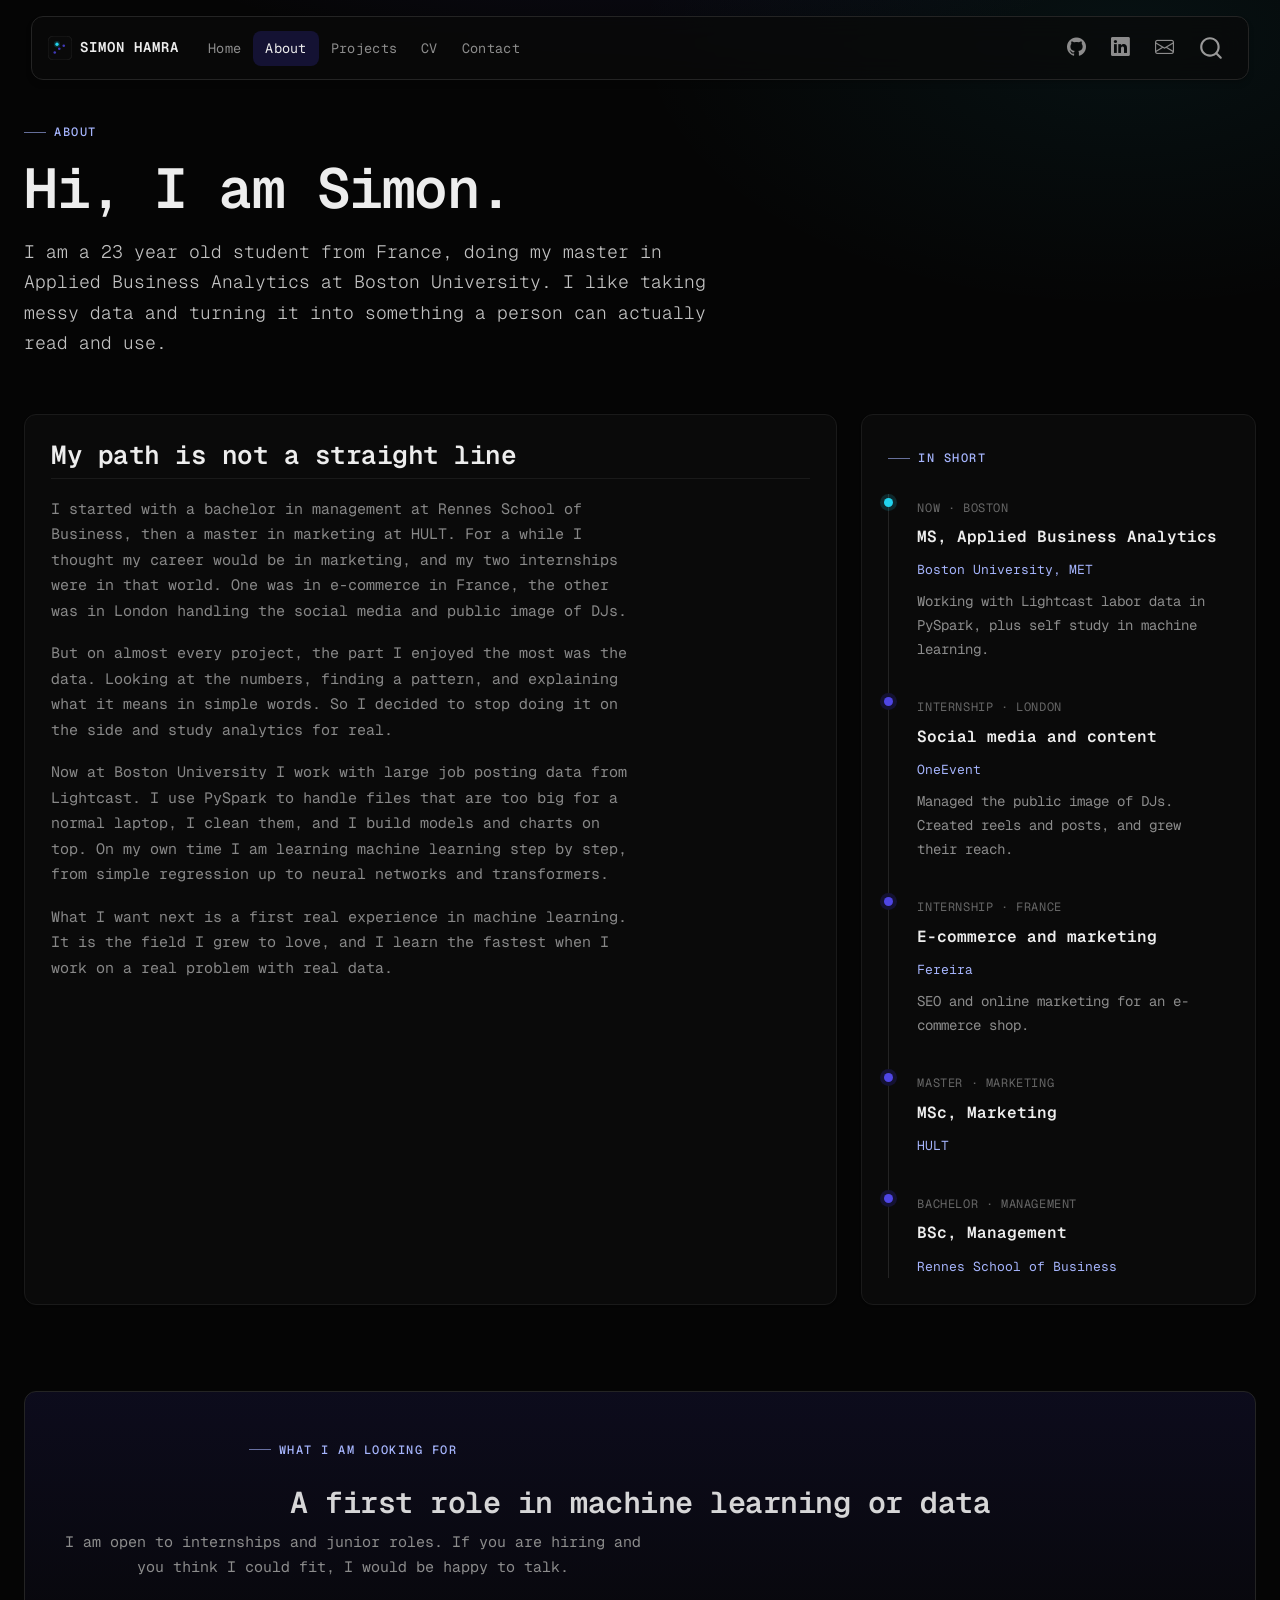
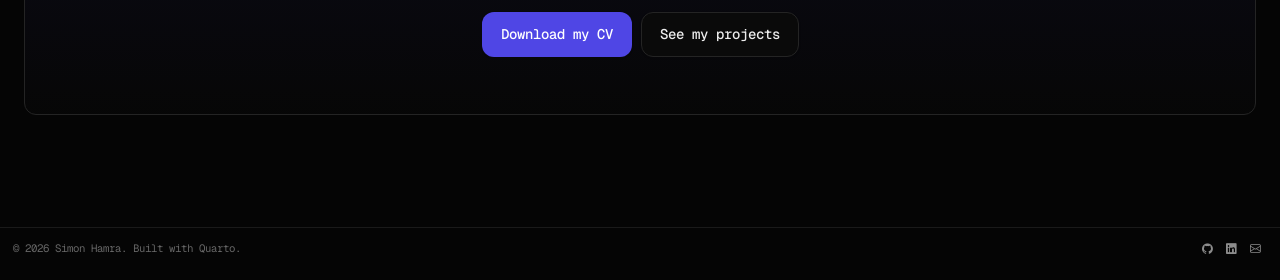
==== about.html @ 5b930398 "Built site for gh-pages" ====
<!DOCTYPE html>
<html xmlns="http://www.w3.org/1999/xhtml" lang="en" xml:lang="en"><head>

<meta charset="utf-8">
<meta name="generator" content="quarto-1.9.38">

<meta name="viewport" content="width=device-width, initial-scale=1.0, user-scalable=yes">

<meta name="description" content="Business analytics student at Boston University, moving from a marketing background into machine learning and data.">

<title>About · Simon Hamra – Simon Hamra</title>
<style>
/* Default styles provided by pandoc.
** See https://pandoc.org/MANUAL.html#variables-for-html for config info.
*/
code{white-space: pre-wrap;}
span.smallcaps{font-variant: small-caps;}
div.columns{display: flex; gap: min(4vw, 1.5em);}
div.column{flex: auto; overflow-x: auto;}
div.hanging-indent{margin-left: 1.5em; text-indent: -1.5em;}
ul.task-list{list-style: none;}
ul.task-list li input[type="checkbox"] {
  width: 0.8em;
  margin: 0 0.8em 0.2em -1em; /* quarto-specific, see https://github.com/quarto-dev/quarto-cli/issues/4556 */ 
  vertical-align: middle;
}
</style>


<script src="site_libs/quarto-nav/quarto-nav.js"></script>
<script src="site_libs/clipboard/clipboard.min.js"></script>
<script src="site_libs/quarto-search/autocomplete.umd.js"></script>
<script src="site_libs/quarto-search/fuse.min.js"></script>
<script src="site_libs/quarto-search/quarto-search.js"></script>
<meta name="quarto:offset" content="./">
<link href="./assets/favicon.svg" rel="icon" type="image/svg+xml">
<script src="site_libs/quarto-html/quarto.js" type="module"></script>
<script src="site_libs/quarto-html/tabsets/tabsets.js" type="module"></script>
<script src="site_libs/quarto-html/popper.min.js"></script>
<script src="site_libs/quarto-html/tippy.umd.min.js"></script>
<script src="site_libs/quarto-html/anchor.min.js"></script>
<link href="site_libs/quarto-html/tippy.css" rel="stylesheet">
<link href="site_libs/quarto-html/quarto-syntax-highlighting-dark-388b1c9ba0406cb9909c1a3fd5f6a45b.css" rel="stylesheet" id="quarto-text-highlighting-styles">
<script src="site_libs/bootstrap/bootstrap.min.js"></script>
<link href="site_libs/bootstrap/bootstrap-icons.css" rel="stylesheet">
<link href="site_libs/bootstrap/bootstrap-37bcf5ca5a3a74216adb90a4b6f2b605.min.css" rel="stylesheet" append-hash="true" id="quarto-bootstrap" data-mode="dark">
<script id="quarto-search-options" type="application/json">{
  "location": "navbar",
  "copy-button": false,
  "collapse-after": 3,
  "panel-placement": "end",
  "type": "overlay",
  "limit": 50,
  "keyboard-shortcut": [
    "f",
    "/",
    "s"
  ],
  "show-item-context": false,
  "language": {
    "search-no-results-text": "No results",
    "search-matching-documents-text": "matching documents",
    "search-copy-link-title": "Copy link to search",
    "search-hide-matches-text": "Hide additional matches",
    "search-more-match-text": "more match in this document",
    "search-more-matches-text": "more matches in this document",
    "search-clear-button-title": "Clear",
    "search-text-placeholder": "",
    "search-detached-cancel-button-title": "Cancel",
    "search-submit-button-title": "Submit",
    "search-label": "Search"
  }
}</script>
<style>html{ scroll-behavior: smooth; }</style>
<meta name="author" content="Simon Hamra">
<meta property="og:type" content="website">
<link rel="preconnect" href="https://fonts.googleapis.com">
<link rel="preconnect" href="https://fonts.gstatic.com" crossorigin="">
<link rel="stylesheet" href="https://fonts.googleapis.com/css2?family=Geist+Mono:wght@300;400;500;600;700&amp;display=swap">


<link rel="stylesheet" href="styles.css">
</head>

<body class="nav-fixed fullcontent quarto-light">

<div id="quarto-search-results"></div>
  <header id="quarto-header" class="headroom fixed-top">
    <nav class="navbar navbar-expand-lg " data-bs-theme="dark">
      <div class="navbar-container container-fluid">
      <div class="navbar-brand-container mx-auto">
    <a href="./index.html" class="navbar-brand navbar-brand-logo">
    <img src="./assets/favicon.svg" alt="" class="navbar-logo light-content">
    <img src="./assets/favicon.svg" alt="" class="navbar-logo dark-content">
    </a>
    <a class="navbar-brand" href="./index.html">
    <span class="navbar-title">SIMON HAMRA</span>
    </a>
  </div>
            <div id="quarto-search" class="" title="Search"></div>
          <button class="navbar-toggler" type="button" data-bs-toggle="collapse" data-bs-target="#navbarCollapse" aria-controls="navbarCollapse" role="menu" aria-expanded="false" aria-label="Toggle navigation" onclick="if (window.quartoToggleHeadroom) { window.quartoToggleHeadroom(); }">
  <span class="navbar-toggler-icon"></span>
</button>
          <div class="collapse navbar-collapse" id="navbarCollapse">
            <ul class="navbar-nav navbar-nav-scroll me-auto">
  <li class="nav-item">
    <a class="nav-link" href="./index.html"> 
<span class="menu-text">Home</span></a>
  </li>  
  <li class="nav-item">
    <a class="nav-link active" href="./about.html" aria-current="page"> 
<span class="menu-text">About</span></a>
  </li>  
  <li class="nav-item">
    <a class="nav-link" href="./projects.html"> 
<span class="menu-text">Projects</span></a>
  </li>  
  <li class="nav-item">
    <a class="nav-link" href="./cv.html"> 
<span class="menu-text">CV</span></a>
  </li>  
  <li class="nav-item">
    <a class="nav-link" href="./contact.html"> 
<span class="menu-text">Contact</span></a>
  </li>  
</ul>
            <ul class="navbar-nav navbar-nav-scroll ms-auto">
  <li class="nav-item compact">
    <a class="nav-link" href="https://github.com/simonhamra"> <i class="bi bi-github" role="img" aria-label="GitHub">
</i> 
<span class="menu-text"></span></a>
  </li>  
  <li class="nav-item compact">
    <a class="nav-link" href="https://www.linkedin.com/in/simonhamra"> <i class="bi bi-linkedin" role="img" aria-label="LinkedIn">
</i> 
<span class="menu-text"></span></a>
  </li>  
  <li class="nav-item compact">
    <a class="nav-link" href="mailto:simhamra@gmail.com"> <i class="bi bi-envelope" role="img" aria-label="Email">
</i> 
<span class="menu-text"></span></a>
  </li>  
</ul>
          </div> <!-- /navcollapse -->
            <div class="quarto-navbar-tools">
</div>
      </div> <!-- /container-fluid -->
    </nav>
</header>
<!-- content -->
<div id="quarto-content" class="quarto-container page-layout-custom page-navbar">
<!-- sidebar -->
<!-- margin-sidebar -->
<!-- main -->




<div class="page-intro">
<div class="wrap">
<p><span class="eyebrow">About</span></p>
<section id="hi-i-am-simon." class="level1">
<h1>Hi, I am Simon.</h1>
<div class="lead">
<p>I am a 23 year old student from France, doing my master in Applied Business Analytics at Boston University. I like taking messy data and turning it into something a person can actually read and use.</p>
</div>
</section>
</div>
</div>
<section class="section--tight">
<div class="wrap">
<div class="bento">
<section id="my-path-is-not-a-straight-line" class="level2 card col-4">
<h2 data-anchor-id="my-path-is-not-a-straight-line">My path is not a straight line</h2>
<p>I started with a bachelor in management at Rennes School of Business, then a master in marketing at HULT. For a while I thought my career would be in marketing, and my two internships were in that world. One was in e-commerce in France, the other was in London handling the social media and public image of DJs.</p>
<p>But on almost every project, the part I enjoyed the most was the data. Looking at the numbers, finding a pattern, and explaining what it means in simple words. So I decided to stop doing it on the side and study analytics for real.</p>
<p>Now at Boston University I work with large job posting data from Lightcast. I use PySpark to handle files that are too big for a normal laptop, I clean them, and I build models and charts on top. On my own time I am learning machine learning step by step, from simple regression up to neural networks and transformers.</p>
<p>What I want next is a first real experience in machine learning. It is the field I grew to love, and I learn the fastest when I work on a real problem with real data.</p>
</section>
<div class="card col-2">
<p><span class="eyebrow">In short</span></p>
<div class="tl">
<div class="tl__item is-now">
<span class="tl__when">Now · Boston</span>
<div class="tl__what">
MS, Applied Business Analytics
</div>
<p><span class="tl__where">Boston University, MET</span></p>
<p>Working with Lightcast labor data in PySpark, plus self study in machine learning.</p>
</div>
<div class="tl__item">
<span class="tl__when">Internship · London</span>
<div class="tl__what">
Social media and content
</div>
<p><span class="tl__where">OneEvent</span></p>
<p>Managed the public image of DJs. Created reels and posts, and grew their reach.</p>
</div>
<div class="tl__item">
<span class="tl__when">Internship · France</span>
<div class="tl__what">
E-commerce and marketing
</div>
<p><span class="tl__where">Fereira</span></p>
<p>SEO and online marketing for an e-commerce shop.</p>
</div>
<div class="tl__item">
<span class="tl__when">Master · marketing</span>
<div class="tl__what">
MSc, Marketing
</div>
<p><span class="tl__where">HULT</span></p>
</div>
<div class="tl__item">
<span class="tl__when">Bachelor · management</span>
<div class="tl__what">
BSc, Management
</div>
<p><span class="tl__where">Rennes School of Business</span></p>
</div>
</div>
</div>
</div>
</div>
</section>
<section class="section--tight">
<div class="wrap">
<div class="contact-card">
<p><span class="eyebrow">What I am looking for</span></p>
<section id="a-first-role-in-machine-learning-or-data" class="level3">
<h3 data-anchor-id="a-first-role-in-machine-learning-or-data">A first role in machine learning or data</h3>
<p>I am open to internships and junior roles. If you are hiring and you think I could fit, I would be happy to talk.</p>
<div class="btn-row" style="justify-content:center">
<p><a href="assets/cv/Simon-Hamra-CV.pdf" class="btn btn--brand">Download my CV</a> <a href="./projects.html" class="btn btn--ghost">See my projects</a></p>
</div>
</section>
</div>
</div>
</section>




<script id="quarto-html-after-body" type="application/javascript">
  window.document.addEventListener("DOMContentLoaded", function (event) {
    const icon = "";
    const anchorJS = new window.AnchorJS();
    anchorJS.options = {
      placement: 'right',
      icon: icon
    };
    anchorJS.add('.anchored');
    const isCodeAnnotation = (el) => {
      for (const clz of el.classList) {
        if (clz.startsWith('code-annotation-')) {                     
          return true;
        }
      }
      return false;
    }
    const onCopySuccess = function(e) {
      // button target
      const button = e.trigger;
      // don't keep focus
      button.blur();
      // flash "checked"
      button.classList.add('code-copy-button-checked');
      var currentTitle = button.getAttribute("title");
      button.setAttribute("title", "Copied!");
      let tooltip;
      if (window.bootstrap) {
        button.setAttribute("data-bs-toggle", "tooltip");
        button.setAttribute("data-bs-placement", "left");
        button.setAttribute("data-bs-title", "Copied!");
        tooltip = new bootstrap.Tooltip(button, 
          { trigger: "manual", 
            customClass: "code-copy-button-tooltip",
            offset: [0, -8]});
        tooltip.show();    
      }
      setTimeout(function() {
        if (tooltip) {
          tooltip.hide();
          button.removeAttribute("data-bs-title");
          button.removeAttribute("data-bs-toggle");
          button.removeAttribute("data-bs-placement");
        }
        button.setAttribute("title", currentTitle);
        button.classList.remove('code-copy-button-checked');
      }, 1000);
      // clear code selection
      e.clearSelection();
    }
    const getTextToCopy = function(trigger) {
      const outerScaffold = trigger.parentElement.cloneNode(true);
      const codeEl = outerScaffold.querySelector('code');
      for (const childEl of codeEl.children) {
        if (isCodeAnnotation(childEl)) {
          childEl.remove();
        }
      }
      return codeEl.innerText;
    }
    const clipboard = new window.ClipboardJS('.code-copy-button:not([data-in-quarto-modal])', {
      text: getTextToCopy
    });
    clipboard.on('success', onCopySuccess);
    if (window.document.getElementById('quarto-embedded-source-code-modal')) {
      const clipboardModal = new window.ClipboardJS('.code-copy-button[data-in-quarto-modal]', {
        text: getTextToCopy,
        container: window.document.getElementById('quarto-embedded-source-code-modal')
      });
      clipboardModal.on('success', onCopySuccess);
    }
      var localhostRegex = new RegExp(/^(?:http|https):\/\/localhost\:?[0-9]*\//);
      var mailtoRegex = new RegExp(/^mailto:/);
        var filterRegex = new RegExp("https:\/\/simonhamra\.github\.io");
      var isInternal = (href) => {
          return filterRegex.test(href) || localhostRegex.test(href) || mailtoRegex.test(href);
      }
      // Inspect non-navigation links and adorn them if external
     var links = window.document.querySelectorAll('a[href]:not(.nav-link):not(.navbar-brand):not(.toc-action):not(.sidebar-link):not(.sidebar-item-toggle):not(.pagination-link):not(.no-external):not([aria-hidden]):not(.dropdown-item):not(.quarto-navigation-tool):not(.about-link)');
      for (var i=0; i<links.length; i++) {
        const link = links[i];
        if (!isInternal(link.href)) {
          // undo the damage that might have been done by quarto-nav.js in the case of
          // links that we want to consider external
          if (link.dataset.originalHref !== undefined) {
            link.href = link.dataset.originalHref;
          }
        }
      }
    function tippyHover(el, contentFn, onTriggerFn, onUntriggerFn) {
      const config = {
        allowHTML: true,
        maxWidth: 500,
        delay: 100,
        arrow: false,
        appendTo: function(el) {
            return el.parentElement;
        },
        interactive: true,
        interactiveBorder: 10,
        theme: 'quarto',
        placement: 'bottom-start',
      };
      if (contentFn) {
        config.content = contentFn;
      }
      if (onTriggerFn) {
        config.onTrigger = onTriggerFn;
      }
      if (onUntriggerFn) {
        config.onUntrigger = onUntriggerFn;
      }
      window.tippy(el, config); 
    }
    const noterefs = window.document.querySelectorAll('a[role="doc-noteref"]');
    for (var i=0; i<noterefs.length; i++) {
      const ref = noterefs[i];
      tippyHover(ref, function() {
        // use id or data attribute instead here
        let href = ref.getAttribute('data-footnote-href') || ref.getAttribute('href');
        try { href = new URL(href).hash; } catch {}
        const id = href.replace(/^#\/?/, "");
        const note = window.document.getElementById(id);
        if (note) {
          return note.innerHTML;
        } else {
          return "";
        }
      });
    }
    const xrefs = window.document.querySelectorAll('a.quarto-xref');
    const processXRef = (id, note) => {
      // Strip column container classes
      const stripColumnClz = (el) => {
        el.classList.remove("page-full", "page-columns");
        if (el.children) {
          for (const child of el.children) {
            stripColumnClz(child);
          }
        }
      }
      stripColumnClz(note)
      if (id === null || id.startsWith('sec-')) {
        // Special case sections, only their first couple elements
        const container = document.createElement("div");
        if (note.children && note.children.length > 2) {
          container.appendChild(note.children[0].cloneNode(true));
          for (let i = 1; i < note.children.length; i++) {
            const child = note.children[i];
            if (child.tagName === "P" && child.innerText === "") {
              continue;
            } else {
              container.appendChild(child.cloneNode(true));
              break;
            }
          }
          if (window.Quarto?.typesetMath) {
            window.Quarto.typesetMath(container);
          }
          return container.innerHTML
        } else {
          if (window.Quarto?.typesetMath) {
            window.Quarto.typesetMath(note);
          }
          return note.innerHTML;
        }
      } else {
        // Remove any anchor links if they are present
        const anchorLink = note.querySelector('a.anchorjs-link');
        if (anchorLink) {
          anchorLink.remove();
        }
        if (window.Quarto?.typesetMath) {
          window.Quarto.typesetMath(note);
        }
        if (note.classList.contains("callout")) {
          return note.outerHTML;
        } else {
          return note.innerHTML;
        }
      }
    }
    for (var i=0; i<xrefs.length; i++) {
      const xref = xrefs[i];
      tippyHover(xref, undefined, function(instance) {
        instance.disable();
        let url = xref.getAttribute('href');
        let hash = undefined; 
        if (url.startsWith('#')) {
          hash = url;
        } else {
          try { hash = new URL(url).hash; } catch {}
        }
        if (hash) {
          const id = hash.replace(/^#\/?/, "");
          const note = window.document.getElementById(id);
          if (note !== null) {
            try {
              const html = processXRef(id, note.cloneNode(true));
              instance.setContent(html);
            } finally {
              instance.enable();
              instance.show();
            }
          } else {
            // See if we can fetch this
            fetch(url.split('#')[0])
            .then(res => res.text())
            .then(html => {
              const parser = new DOMParser();
              const htmlDoc = parser.parseFromString(html, "text/html");
              const note = htmlDoc.getElementById(id);
              if (note !== null) {
                const html = processXRef(id, note);
                instance.setContent(html);
              } 
            }).finally(() => {
              instance.enable();
              instance.show();
            });
          }
        } else {
          // See if we can fetch a full url (with no hash to target)
          // This is a special case and we should probably do some content thinning / targeting
          fetch(url)
          .then(res => res.text())
          .then(html => {
            const parser = new DOMParser();
            const htmlDoc = parser.parseFromString(html, "text/html");
            const note = htmlDoc.querySelector('main.content');
            if (note !== null) {
              // This should only happen for chapter cross references
              // (since there is no id in the URL)
              // remove the first header
              if (note.children.length > 0 && note.children[0].tagName === "HEADER") {
                note.children[0].remove();
              }
              const html = processXRef(null, note);
              instance.setContent(html);
            } 
          }).finally(() => {
            instance.enable();
            instance.show();
          });
        }
      }, function(instance) {
      });
    }
        let selectedAnnoteEl;
        const selectorForAnnotation = ( cell, annotation) => {
          let cellAttr = 'data-code-cell="' + cell + '"';
          let lineAttr = 'data-code-annotation="' +  annotation + '"';
          const selector = 'span[' + cellAttr + '][' + lineAttr + ']';
          return selector;
        }
        const selectCodeLines = (annoteEl) => {
          const doc = window.document;
          const targetCell = annoteEl.getAttribute("data-target-cell");
          const targetAnnotation = annoteEl.getAttribute("data-target-annotation");
          const annoteSpan = window.document.querySelector(selectorForAnnotation(targetCell, targetAnnotation));
          const lines = annoteSpan.getAttribute("data-code-lines").split(",");
          const lineIds = lines.map((line) => {
            return targetCell + "-" + line;
          })
          let top = null;
          let height = null;
          let parent = null;
          if (lineIds.length > 0) {
              //compute the position of the single el (top and bottom and make a div)
              const el = window.document.getElementById(lineIds[0]);
              top = el.offsetTop;
              height = el.offsetHeight;
              parent = el.parentElement.parentElement;
            if (lineIds.length > 1) {
              const lastEl = window.document.getElementById(lineIds[lineIds.length - 1]);
              const bottom = lastEl.offsetTop + lastEl.offsetHeight;
              height = bottom - top;
            }
            if (top !== null && height !== null && parent !== null) {
              // cook up a div (if necessary) and position it 
              let div = window.document.getElementById("code-annotation-line-highlight");
              if (div === null) {
                div = window.document.createElement("div");
                div.setAttribute("id", "code-annotation-line-highlight");
                div.style.position = 'absolute';
                parent.appendChild(div);
              }
              div.style.top = top - 2 + "px";
              div.style.height = height + 4 + "px";
              div.style.left = 0;
              let gutterDiv = window.document.getElementById("code-annotation-line-highlight-gutter");
              if (gutterDiv === null) {
                gutterDiv = window.document.createElement("div");
                gutterDiv.setAttribute("id", "code-annotation-line-highlight-gutter");
                gutterDiv.style.position = 'absolute';
                const codeCell = window.document.getElementById(targetCell);
                const gutter = codeCell.querySelector('.code-annotation-gutter');
                gutter.appendChild(gutterDiv);
              }
              gutterDiv.style.top = top - 2 + "px";
              gutterDiv.style.height = height + 4 + "px";
            }
            selectedAnnoteEl = annoteEl;
          }
        };
        const unselectCodeLines = () => {
          const elementsIds = ["code-annotation-line-highlight", "code-annotation-line-highlight-gutter"];
          elementsIds.forEach((elId) => {
            const div = window.document.getElementById(elId);
            if (div) {
              div.remove();
            }
          });
          selectedAnnoteEl = undefined;
        };
          // Handle positioning of the toggle
      window.addEventListener(
        "resize",
        throttle(() => {
          elRect = undefined;
          if (selectedAnnoteEl) {
            selectCodeLines(selectedAnnoteEl);
          }
        }, 10)
      );
      function throttle(fn, ms) {
      let throttle = false;
      let timer;
        return (...args) => {
          if(!throttle) { // first call gets through
              fn.apply(this, args);
              throttle = true;
          } else { // all the others get throttled
              if(timer) clearTimeout(timer); // cancel #2
              timer = setTimeout(() => {
                fn.apply(this, args);
                timer = throttle = false;
              }, ms);
          }
        };
      }
        // Attach click handler to the DT
        const annoteDls = window.document.querySelectorAll('dt[data-target-cell]');
        for (const annoteDlNode of annoteDls) {
          annoteDlNode.addEventListener('click', (event) => {
            const clickedEl = event.target;
            if (clickedEl !== selectedAnnoteEl) {
              unselectCodeLines();
              const activeEl = window.document.querySelector('dt[data-target-cell].code-annotation-active');
              if (activeEl) {
                activeEl.classList.remove('code-annotation-active');
              }
              selectCodeLines(clickedEl);
              clickedEl.classList.add('code-annotation-active');
            } else {
              // Unselect the line
              unselectCodeLines();
              clickedEl.classList.remove('code-annotation-active');
            }
          });
        }
    const findCites = (el) => {
      const parentEl = el.parentElement;
      if (parentEl) {
        const cites = parentEl.dataset.cites;
        if (cites) {
          return {
            el,
            cites: cites.split(' ')
          };
        } else {
          return findCites(el.parentElement)
        }
      } else {
        return undefined;
      }
    };
    var bibliorefs = window.document.querySelectorAll('a[role="doc-biblioref"]');
    for (var i=0; i<bibliorefs.length; i++) {
      const ref = bibliorefs[i];
      const citeInfo = findCites(ref);
      if (citeInfo) {
        tippyHover(citeInfo.el, function() {
          var popup = window.document.createElement('div');
          citeInfo.cites.forEach(function(cite) {
            var citeDiv = window.document.createElement('div');
            citeDiv.classList.add('hanging-indent');
            citeDiv.classList.add('csl-entry');
            var biblioDiv = window.document.getElementById('ref-' + cite);
            if (biblioDiv) {
              citeDiv.innerHTML = biblioDiv.innerHTML;
            }
            popup.appendChild(citeDiv);
          });
          return popup.innerHTML;
        });
      }
    }
  });
  </script>
</div> <!-- /content -->
<footer class="footer">
  <div class="nav-footer">
    <div class="nav-footer-left">
<p>© 2026 Simon Hamra. Built with Quarto.</p>
</div>   
    <div class="nav-footer-center">
      &nbsp;
    </div>
    <div class="nav-footer-right">
      <ul class="footer-items list-unstyled">
    <li class="nav-item compact">
    <a class="nav-link" href="https://github.com/simonhamra">
      <i class="bi bi-github" role="img" aria-label="GitHub">
</i> 
    </a>
  </li>  
    <li class="nav-item compact">
    <a class="nav-link" href="https://www.linkedin.com/in/simonhamra">
      <i class="bi bi-linkedin" role="img" aria-label="LinkedIn">
</i> 
    </a>
  </li>  
    <li class="nav-item compact">
    <a class="nav-link" href="mailto:simhamra@gmail.com">
      <i class="bi bi-envelope" role="img" aria-label="Email">
</i> 
    </a>
  </li>  
</ul>
    </div>
  </div>
</footer>




<script src="site_libs/quarto-html/zenscroll-min.js"></script>
</body></html>
---- site_libs/quarto-html/tippy.css ----
.tippy-box[data-animation=fade][data-state=hidden]{opacity:0}[data-tippy-root]{max-width:calc(100vw - 10px)}.tippy-box{position:relative;background-color:#333;color:#fff;border-radius:4px;font-size:14px;line-height:1.4;white-space:normal;outline:0;transition-property:transform,visibility,opacity}.tippy-box[data-placement^=top]>.tippy-arrow{bottom:0}.tippy-box[data-placement^=top]>.tippy-arrow:before{bottom:-7px;left:0;border-width:8px 8px 0;border-top-color:initial;transform-origin:center top}.tippy-box[data-placement^=bottom]>.tippy-arrow{top:0}.tippy-box[data-placement^=bottom]>.tippy-arrow:before{top:-7px;left:0;border-width:0 8px 8px;border-bottom-color:initial;transform-origin:center bottom}.tippy-box[data-placement^=left]>.tippy-arrow{right:0}.tippy-box[data-placement^=left]>.tippy-arrow:before{border-width:8px 0 8px 8px;border-left-color:initial;right:-7px;transform-origin:center left}.tippy-box[data-placement^=right]>.tippy-arrow{left:0}.tippy-box[data-placement^=right]>.tippy-arrow:before{left:-7px;border-width:8px 8px 8px 0;border-right-color:initial;transform-origin:center right}.tippy-box[data-inertia][data-state=visible]{transition-timing-function:cubic-bezier(.54,1.5,.38,1.11)}.tippy-arrow{width:16px;height:16px;color:#333}.tippy-arrow:before{content:"";position:absolute;border-color:transparent;border-style:solid}.tippy-content{position:relative;padding:5px 9px;z-index:1}
---- site_libs/quarto-html/quarto-syntax-highlighting-dark-388b1c9ba0406cb9909c1a3fd5f6a45b.css ----
/* quarto syntax highlight colors */
:root {
  --quarto-hl-al-color: #f07178;
  --quarto-hl-an-color: #d4d0ab;
  --quarto-hl-at-color: #00e0e0;
  --quarto-hl-bn-color: #d4d0ab;
  --quarto-hl-bu-color: #abe338;
  --quarto-hl-ch-color: #abe338;
  --quarto-hl-co-color: #f8f8f2;
  --quarto-hl-cv-color: #ffd700;
  --quarto-hl-cn-color: #ffd700;
  --quarto-hl-cf-color: #ffa07a;
  --quarto-hl-dt-color: #ffa07a;
  --quarto-hl-dv-color: #d4d0ab;
  --quarto-hl-do-color: #f8f8f2;
  --quarto-hl-er-color: #f07178;
  --quarto-hl-ex-color: #00e0e0;
  --quarto-hl-fl-color: #d4d0ab;
  --quarto-hl-fu-color: #ffa07a;
  --quarto-hl-im-color: #abe338;
  --quarto-hl-in-color: #d4d0ab;
  --quarto-hl-kw-color: #ffa07a;
  --quarto-hl-op-color: #ffa07a;
  --quarto-hl-ot-color: #00e0e0;
  --quarto-hl-pp-color: #dcc6e0;
  --quarto-hl-re-color: #00e0e0;
  --quarto-hl-sc-color: #abe338;
  --quarto-hl-ss-color: #abe338;
  --quarto-hl-st-color: #abe338;
  --quarto-hl-va-color: #00e0e0;
  --quarto-hl-vs-color: #abe338;
  --quarto-hl-wa-color: #dcc6e0;
}

/* other quarto variables */
:root {
  --quarto-font-monospace: "Geist Mono", ui-monospace, "SFMono-Regular", Menlo, monospace;
}

/* syntax highlight based on Pandoc's rules */
pre > code.sourceCode > span {
  color: #f8f8f2;
}

code.sourceCode > span {
  color: #f8f8f2;
}

div.sourceCode,
div.sourceCode pre.sourceCode {
  color: #f8f8f2;
}

/* Normal */
code span {
  color: #f8f8f2;
}

/* Alert */
code span.al {
  color: #f07178;
}

/* Annotation */
code span.an {
  color: #d4d0ab;
}

/* Attribute */
code span.at {
  color: #00e0e0;
}

/* BaseN */
code span.bn {
  color: #d4d0ab;
}

/* BuiltIn */
code span.bu {
  color: #abe338;
}

/* ControlFlow */
code span.cf {
  font-weight: bold;
  color: #ffa07a;
}

/* Char */
code span.ch {
  color: #abe338;
}

/* Constant */
code span.cn {
  color: #ffd700;
}

/* Comment */
code span.co {
  font-style: italic;
  color: #f8f8f2;
}

/* CommentVar */
code span.cv {
  color: #ffd700;
}

/* Documentation */
code span.do {
  color: #f8f8f2;
}

/* DataType */
code span.dt {
  color: #ffa07a;
}

/* DecVal */
code span.dv {
  color: #d4d0ab;
}

/* Error */
code span.er {
  color: #f07178;
  text-decoration: underline;
}

/* Extension */
code span.ex {
  font-weight: bold;
  color: #00e0e0;
}

/* Float */
code span.fl {
  color: #d4d0ab;
}

/* Function */
code span.fu {
  color: #ffa07a;
}

/* Import */
code span.im {
  color: #abe338;
}

/* Information */
code span.in {
  color: #d4d0ab;
}

/* Keyword */
code span.kw {
  font-weight: bold;
  color: #ffa07a;
}

/* Operator */
code span.op {
  color: #ffa07a;
}

/* Other */
code span.ot {
  color: #00e0e0;
}

/* Preprocessor */
code span.pp {
  color: #dcc6e0;
}

/* RegionMarker */
code span.re {
  background-color: #f8f8f2;
  color: #00e0e0;
}

/* SpecialChar */
code span.sc {
  color: #abe338;
}

/* SpecialString */
code span.ss {
  color: #abe338;
}

/* String */
code span.st {
  color: #abe338;
}

/* Variable */
code span.va {
  color: #00e0e0;
}

/* VerbatimString */
code span.vs {
  color: #abe338;
}

/* Warning */
code span.wa {
  color: #dcc6e0;
}

.prevent-inlining {
  content: "</";
}

/*# sourceMappingURL=b64b3c2963b6652ce4ac2b84b7d87eb0.css.map */
---- styles.css ----
/* =========================================================================
   "Signal" theme  ·  dark only, Geist Mono, indigo + cyan, NO PINK anywhere.
   Loaded on top of theme.scss (which sets the Bootstrap SASS defaults).
   ========================================================================= */
:root {
  --bg:#050505; --bg-soft:#0A0A0A; --bg-med:#111; --bg-strong:#1A1A1A;
  --panel:#0A0A0A; --panel-2:#0d0d0d;
  --ink:#EDEDED; --body:#8c8c8c; --body-strong:#c2c2c2; --muted:#666;
  --border:#1A1A1A; --border-med:#242424; --border-strong:#333;
  --brand:#4F46E5; --brand-strong:#6366F1; --brand-soft:#141233; --brand-softer:#0B0A1A;
  --accent:#A5B4FC; --accent-strong:#C7D2FE;
  --cyan:#22D3EE; --emerald:#10B981; --amber:#FB923C;
  --radius:12px; --radius-sm:8px; --radius-full:9999px;
  --shadow-xs:0 1px 2px 0 rgba(0,0,0,.12);
  --shadow-md:0 4px 6px -1px rgba(0,0,0,.20), 0 2px 4px -2px rgba(0,0,0,.15);
  --shadow-lg:0 10px 15px -3px rgba(0,0,0,.25), 0 4px 6px -4px rgba(0,0,0,.15);
  --maxw:1280px;
}

html { scroll-behavior:smooth; }
body {
  background:
    radial-gradient(1100px 560px at 50% -260px, rgba(79,70,229,.18) 0%, rgba(79,70,229,0) 60%),
    radial-gradient(900px 500px at 88% 4%, rgba(34,211,238,.06) 0%, rgba(34,211,238,0) 55%),
    #050505;
  background-attachment: fixed;
  color:var(--body);
  font-size:15px;
  line-height:1.7;
  -webkit-font-smoothing:antialiased;
  text-rendering:optimizeLegibility;
}

::selection { background:rgba(79,70,229,.35); color:#fff; }

/* ---- typography --------------------------------------------------------- */
h1,h2,h3,h4,h5,h6 { color:var(--ink); font-weight:600; letter-spacing:-.5px; }
h1 { font-size:clamp(30px,6vw,56px); line-height:1.05; letter-spacing:-1.5px; }
h2 { font-size:clamp(26px,4vw,42px); line-height:1.1;  letter-spacing:-1px; }
h3 { font-size:clamp(22px,3vw,30px); line-height:1.15; }
h4 { font-size:22px; line-height:1.2; }
p  { max-width:64ch; }
strong { color:var(--body-strong); font-weight:600; }
a { text-decoration:none; }
a:hover { text-decoration:none; }

/* ---- layout primitives -------------------------------------------------- */
.wrap { max-width:var(--maxw); margin:0 auto; padding:0 24px; width:100%; }
.section { padding:96px 0; position:relative; }
.section--tight { padding:72px 0; }
@media (max-width:768px){ .section{ padding:64px 0; } }

.eyebrow {
  display:inline-flex; align-items:center; gap:8px;
  font-size:12px; font-weight:500; letter-spacing:1.5px; text-transform:uppercase;
  color:var(--accent);
}
.eyebrow::before {
  content:""; width:22px; height:1px; background:var(--accent); opacity:.6;
}
.section__head { margin-bottom:48px; max-width:680px; }
.section__head p { color:var(--body); font-size:17px; margin-top:14px; }
.lead { font-size:18px; line-height:1.7; color:var(--body-strong); max-width:62ch; }
.muted { color:var(--muted); }
.mono-label { font-size:11px; letter-spacing:1px; text-transform:uppercase; color:var(--muted); }

/* ---- buttons ------------------------------------------------------------ */
.btn-row { display:flex; flex-wrap:wrap; gap:12px; margin-top:32px; }
.btn {
  display:inline-flex; align-items:center; gap:8px;
  font-family:inherit; font-size:14px; font-weight:500;
  padding:11px 18px; border-radius:var(--radius);
  border:1px solid transparent; box-shadow:var(--shadow-xs);
  cursor:pointer; transition:background-color .18s ease, color .18s ease, border-color .18s ease, transform .18s ease;
  text-decoration:none;
}
.btn:focus-visible { outline:none; box-shadow:0 0 0 4px var(--brand-soft); }
.btn--brand { background:var(--brand); color:#fff; }
.btn--brand:hover { background:var(--brand-strong); color:#fff; transform:translateY(-1px); }
.btn--ghost { background:var(--bg-soft); color:var(--ink); border-color:var(--border-med); }
.btn--ghost:hover { background:var(--bg-med); border-color:var(--border-strong); }
.btn--link { background:transparent; box-shadow:none; padding:11px 6px; color:var(--accent); }
.btn--link:hover { color:var(--accent-strong); }
.btn .bi { font-size:15px; }

/* ---- navbar : floating glass card --------------------------------------- */
.navbar {
  background:transparent !important;
  padding-top:16px !important; padding-bottom:0 !important;
  position:sticky; top:0; z-index:1030;
}
.navbar > .navbar-container, .navbar > .container-fluid {
  max-width:var(--maxw); margin:0 auto; width:calc(100% - 32px);
  background:rgba(10,10,10,.72); backdrop-filter:blur(14px); -webkit-backdrop-filter:blur(14px);
  border:1px solid var(--border-med); border-radius:var(--radius);
  padding:9px 16px !important; box-shadow:var(--shadow-md);
}
.navbar-brand, .navbar .navbar-brand {
  color:var(--ink) !important; font-weight:600; letter-spacing:1px; font-size:14px;
  display:flex; align-items:center; gap:8px;
}
.navbar .navbar-nav .nav-link {
  color:var(--body) !important; font-size:13.5px; letter-spacing:.3px;
  padding:6px 12px !important; border-radius:8px; transition:color .15s, background-color .15s;
}
.navbar .navbar-nav .nav-link:hover { color:var(--ink) !important; background:rgba(255,255,255,.04); }
.navbar .navbar-nav .nav-link.active { color:var(--ink) !important; background:var(--brand-soft); }
.navbar .quarto-navbar-tools a, .navbar-nav .nav-link .bi { color:var(--body) !important; }
.navbar .quarto-navbar-tools a:hover { color:var(--accent) !important; }
.navbar-toggler { border-color:var(--border-strong); }

/* ---- generic card / bento ----------------------------------------------- */
.card {
  background:var(--panel); border:1px solid var(--border);
  border-radius:var(--radius); box-shadow:var(--shadow-xs);
  padding:26px;
}
.card h2, .card h3, .card h4 { margin-top:0; }
.card h2 { font-size:clamp(21px,3vw,26px); letter-spacing:-.5px; }

.bento { display:grid; grid-template-columns:repeat(6,1fr); gap:24px; }
.col-2 { grid-column:span 2; } .col-3 { grid-column:span 3; }
.col-4 { grid-column:span 4; } .col-6 { grid-column:span 6; }
.row-2 { grid-row:span 2; }
@media (max-width:900px){ .bento{ grid-template-columns:1fr; } .bento > * { grid-column:1 / -1 !important; } }

/* ---- stats -------------------------------------------------------------- */
.stat__num { font-size:34px; font-weight:600; color:var(--ink); letter-spacing:-1px; line-height:1; }
.stat__num .u { color:var(--accent); }
.stat__label { font-size:13px; color:var(--body); margin-top:8px; }

/* ---- hero --------------------------------------------------------------- */
.hero { position:relative; padding:110px 0 80px; overflow:hidden; }
.hero__glow { position:absolute; inset:0; pointer-events:none; z-index:0; }
.hero__glow::before {
  content:""; position:absolute; top:-160px; left:50%; transform:translateX(-50%);
  width:900px; height:600px;
  background:radial-gradient(ellipse at center, rgba(79,70,229,.22), rgba(79,70,229,0) 62%);
}
.hero__glow::after {
  content:""; position:absolute; top:40px; right:-60px;
  width:520px; height:420px;
  background:radial-gradient(ellipse at center, rgba(34,211,238,.08), rgba(34,211,238,0) 60%);
}
.hero .wrap { position:relative; z-index:1; }
.hero__title { margin:18px 0 0; }
.hero__title .accent { color:var(--accent); }
.hero__thesis {
  font-size:clamp(17px,2.2vw,20px); line-height:1.6; color:var(--body-strong);
  max-width:60ch; margin:22px 0 0; border-left:2px solid var(--brand);
  padding-left:18px;
}
.hero__viz {
  margin-top:48px; border:1px solid var(--border); border-radius:var(--radius);
  background:linear-gradient(180deg, rgba(10,10,10,.6), rgba(5,5,5,.2));
  padding:14px 14px 4px; box-shadow:var(--shadow-lg); position:relative; overflow:hidden;
}
.hero__viz img { width:100%; display:block; border-radius:8px; }
.hero__viz figcaption { font-size:12px; color:var(--muted); padding:10px 6px 8px; letter-spacing:.3px; }

/* ---- project cards ------------------------------------------------------ */
.pcard {
  position:relative; display:flex; flex-direction:column; height:100%;
  background:var(--panel); border:1px solid var(--border);
  border-radius:var(--radius); box-shadow:var(--shadow-xs); overflow:hidden;
  transition:border-color .2s ease, transform .2s ease, background-color .2s ease;
  text-decoration:none;
}
.pcard__link { position:absolute; inset:0; z-index:4; text-indent:-9999px; overflow:hidden; }
.pcard:hover { border-color:var(--border-strong); background:#0c0c0c; transform:translateY(-3px); }
.pcard:focus-within { border-color:var(--brand); box-shadow:0 0 0 4px var(--brand-soft); }
.pcard__link:focus-visible { outline:none; }
.pcard__media { background:#070707; border-bottom:1px solid var(--border); padding:14px; }
.pcard__media img { width:100%; display:block; border-radius:6px; }
.pcard__body { padding:22px; display:flex; flex-direction:column; gap:12px; flex:1; }
.pcard__meta { font-size:11px; letter-spacing:1px; text-transform:uppercase; color:var(--muted); }
.pcard h3 { font-size:21px; margin:0; }
.pcard p { color:var(--body); font-size:14px; margin:0; max-width:48ch; }
.pcard__foot { margin-top:auto; display:flex; align-items:center; justify-content:space-between; gap:12px; padding-top:8px; }
.pcard__result { color:var(--accent); font-size:13px; font-weight:500; }
.pcard__go { color:var(--ink); font-size:13px; display:inline-flex; align-items:center; gap:6px; }

.pcard--wide { flex-direction:row; }
.pcard--wide .pcard__media {
  border-bottom:none; border-right:1px solid var(--border);
  width:44%; display:flex; align-items:center; flex-shrink:0;
}
.pcard--wide .pcard__media img { width:100%; }
@media (max-width:768px){
  .pcard--wide { flex-direction:column; }
  .pcard--wide .pcard__media { width:auto; border-right:none; border-bottom:1px solid var(--border); }
}

.tags { display:flex; flex-wrap:wrap; gap:7px; }
.tag {
  font-size:11px; letter-spacing:.4px; color:var(--body);
  background:var(--bg-med); border:1px solid var(--border-med);
  padding:4px 9px; border-radius:var(--radius-full);
}

/* ---- case study (projects page) ----------------------------------------- */
.case { border-top:1px solid var(--border); padding-top:64px; margin-top:64px; }
.case:first-of-type { border-top:none; padding-top:0; margin-top:0; }
.case__grid { display:grid; grid-template-columns:1.05fr .95fr; gap:48px; align-items:start; }
@media (max-width:900px){ .case__grid{ grid-template-columns:1fr; gap:32px; } }
.case__fig {
  border:1px solid var(--border); border-radius:var(--radius); background:#070707;
  padding:14px; box-shadow:var(--shadow-md); position:sticky; top:96px;
}
.case__fig img { width:100%; display:block; border-radius:8px; }
.case__fig figcaption { font-size:12px; color:var(--muted); padding-top:10px; }
.case h2 { margin:14px 0 0; }
.dl { margin:28px 0 0; }
.dl > div { padding:16px 0; border-top:1px solid var(--border); }
.dl > div:first-child { border-top:none; }
.dl dt {
  font-size:11px; letter-spacing:1.2px; text-transform:uppercase; color:var(--accent);
  margin-bottom:7px;
}
.dl dd { margin:0; color:var(--body); font-size:14.5px; max-width:60ch; }
.dl dd strong { color:var(--body-strong); }

/* ---- inline result chips ------------------------------------------------ */
.chips { display:flex; flex-wrap:wrap; gap:10px; margin-top:24px; }
.chip {
  border:1px solid var(--border-med); background:var(--bg-soft);
  border-radius:var(--radius); padding:14px 18px; min-width:130px;
}
.chip b { display:block; color:var(--ink); font-size:22px; letter-spacing:-.5px; }
.chip span { font-size:12px; color:var(--muted); }

/* ---- timeline (about / cv) ---------------------------------------------- */
.tl { margin-top:8px; }
.tl__item { position:relative; padding:0 0 32px 28px; border-left:1px solid var(--border-med); }
.tl__item:last-child { padding-bottom:0; }
.tl__item::before {
  content:""; position:absolute; left:-5px; top:4px; width:9px; height:9px;
  border-radius:50%; background:var(--brand); box-shadow:0 0 0 4px var(--brand-soft);
}
.tl__item.is-now::before { background:var(--cyan); box-shadow:0 0 0 4px rgba(34,211,238,.15); }
.tl__when { font-size:12px; letter-spacing:.6px; color:var(--muted); text-transform:uppercase; }
.tl__what { color:var(--ink); font-size:16px; font-weight:600; margin:4px 0 4px; }
.tl__where { color:var(--accent); font-size:13px; }
.tl__item p { color:var(--body); font-size:14px; margin:8px 0 0; }

/* ---- skills grid -------------------------------------------------------- */
.skills { display:grid; grid-template-columns:repeat(2,1fr); gap:16px; }
@media (max-width:640px){ .skills{ grid-template-columns:1fr; } }
.skill { border:1px solid var(--border); border-radius:var(--radius); padding:18px 20px; background:var(--panel); }
.skill h3 { font-size:13px; letter-spacing:.5px; text-transform:uppercase; color:var(--accent); margin:0 0 10px; }
.skill .tags { gap:8px; }

/* ---- contact ------------------------------------------------------------ */
.contact-card {
  border:1px solid var(--border-med); border-radius:var(--radius);
  background:linear-gradient(180deg, rgba(20,18,51,.5), rgba(10,10,10,.3));
  padding:40px; text-align:center;
}
.contact-card .big-mail {
  font-size:clamp(20px,3vw,30px); color:var(--ink); font-weight:600; letter-spacing:-.5px;
  display:inline-block; margin:14px 0 22px; word-break:break-all;
}
.contact-card .big-mail:hover { color:var(--accent); }
.iconrow { display:flex; gap:14px; justify-content:center; flex-wrap:wrap; margin-top:8px; }
.iconrow a {
  display:inline-flex; align-items:center; gap:8px; color:var(--body);
  border:1px solid var(--border-med); border-radius:var(--radius); padding:10px 16px; font-size:13px;
  transition:color .15s, border-color .15s;
}
.iconrow a:hover { color:var(--ink); border-color:var(--border-strong); }
.iconrow .loc {
  display:inline-flex; align-items:center; gap:8px; color:var(--muted);
  border:1px solid var(--border); border-radius:var(--radius); padding:10px 16px; font-size:13px;
}
.iconrow .bi { font-size:15px; }

/* ---- footer ------------------------------------------------------------- */
.nav-footer {
  border-top:1px solid var(--border) !important; margin-top:40px;
  font-size:13px; color:var(--muted);
}
.nav-footer a { color:var(--body); }
.nav-footer a:hover { color:var(--accent); }

/* ---- page intro block (sub-pages) --------------------------------------- */
.page-intro { padding:120px 0 24px; }
.page-intro h1 { margin:16px 0 0; }
.page-intro p { font-size:18px; color:var(--body-strong); margin-top:18px; }

/* ---- entrance animation (respects reduced motion) ----------------------- */
@keyframes rise { to { opacity:1; transform:none; } }
@media (prefers-reduced-motion:no-preference){
  .reveal { opacity:0; transform:translateY(14px); animation:rise .7s ease forwards; }
  .d1{animation-delay:.05s}.d2{animation-delay:.15s}.d3{animation-delay:.25s}
  .d4{animation-delay:.35s}.d5{animation-delay:.45s}
}

/* ---- small / responsive ------------------------------------------------- */
@media (max-width:768px){
  .case__fig { position:static; }
  .btn-row { gap:10px; }
}
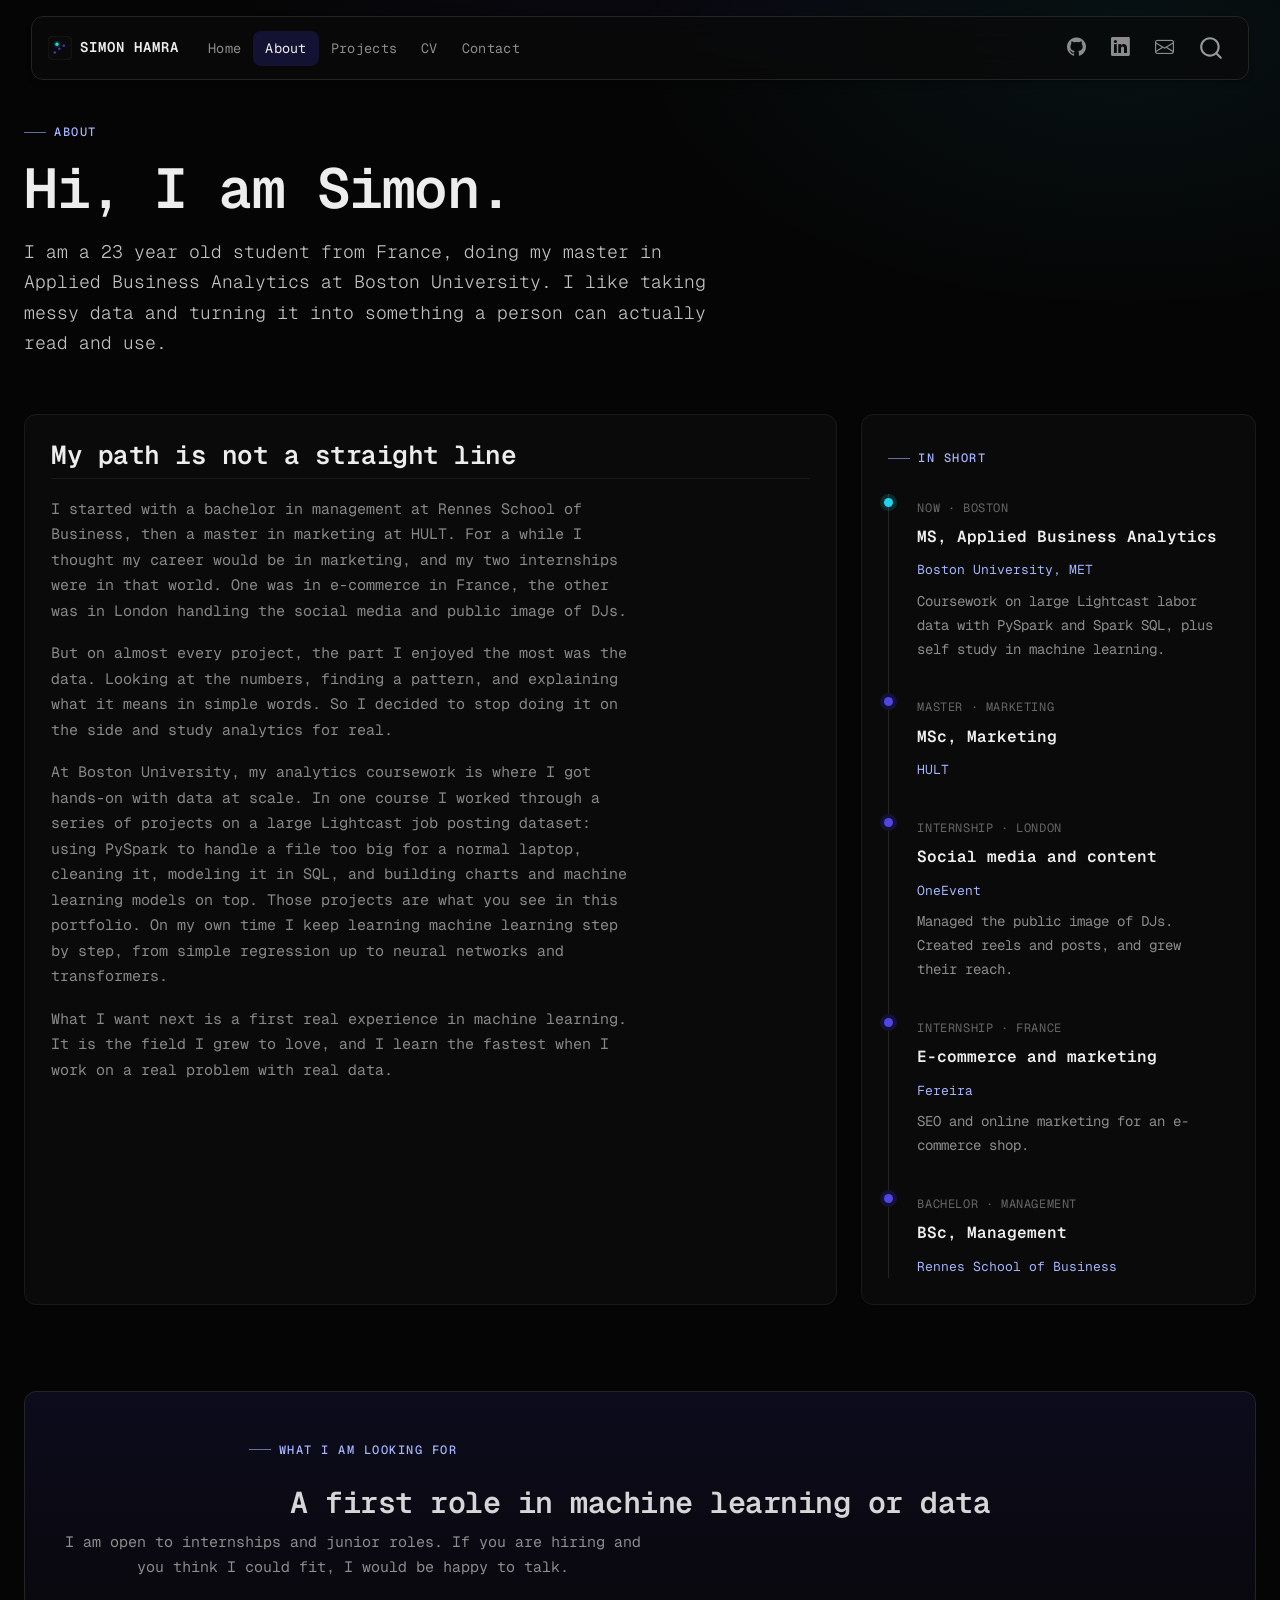
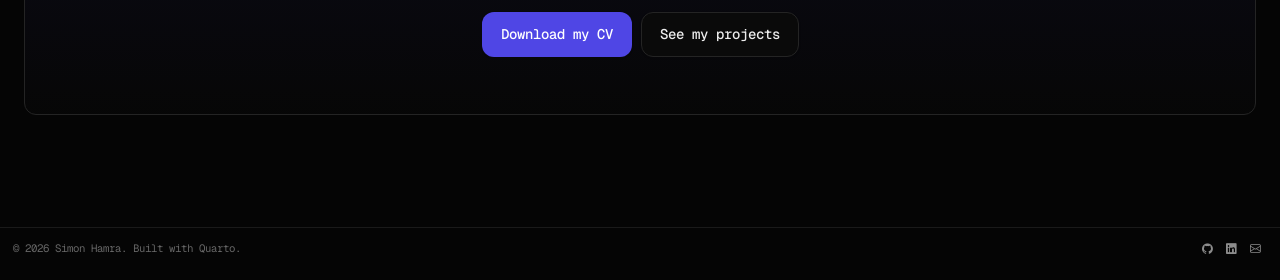
==== commit 683f4528: "Deploying to gh-pages from @ simonhamra/AD688-Portfolio-Website@0c497716d3c1cf65c0c0b67b789c466d4780" ====
--- a/about.html
+++ b/about.html
@@ -43,7 +43,7 @@
 <link href="site_libs/quarto-html/quarto-syntax-highlighting-dark-388b1c9ba0406cb9909c1a3fd5f6a45b.css" rel="stylesheet" id="quarto-text-highlighting-styles">
 <script src="site_libs/bootstrap/bootstrap.min.js"></script>
 <link href="site_libs/bootstrap/bootstrap-icons.css" rel="stylesheet">
-<link href="site_libs/bootstrap/bootstrap-37bcf5ca5a3a74216adb90a4b6f2b605.min.css" rel="stylesheet" append-hash="true" id="quarto-bootstrap" data-mode="dark">
+<link href="site_libs/bootstrap/bootstrap-dd446b9ec3dff85010fad10d2bf56424.min.css" rel="stylesheet" append-hash="true" id="quarto-bootstrap" data-mode="dark">
 <script id="quarto-search-options" type="application/json">{
   "location": "navbar",
   "copy-button": false,
@@ -174,7 +174,7 @@
 <h2 data-anchor-id="my-path-is-not-a-straight-line">My path is not a straight line</h2>
 <p>I started with a bachelor in management at Rennes School of Business, then a master in marketing at HULT. For a while I thought my career would be in marketing, and my two internships were in that world. One was in e-commerce in France, the other was in London handling the social media and public image of DJs.</p>
 <p>But on almost every project, the part I enjoyed the most was the data. Looking at the numbers, finding a pattern, and explaining what it means in simple words. So I decided to stop doing it on the side and study analytics for real.</p>
-<p>Now at Boston University I work with large job posting data from Lightcast. I use PySpark to handle files that are too big for a normal laptop, I clean them, and I build models and charts on top. On my own time I am learning machine learning step by step, from simple regression up to neural networks and transformers.</p>
+<p>At Boston University, my analytics coursework is where I got hands-on with data at scale. In one course I worked through a series of projects on a large Lightcast job posting dataset: using PySpark to handle a file too big for a normal laptop, cleaning it, modeling it in SQL, and building charts and machine learning models on top. Those projects are what you see in this portfolio. On my own time I keep learning machine learning step by step, from simple regression up to neural networks and transformers.</p>
 <p>What I want next is a first real experience in machine learning. It is the field I grew to love, and I learn the fastest when I work on a real problem with real data.</p>
 </section>
 <div class="card col-2">
@@ -186,7 +186,14 @@
 MS, Applied Business Analytics
 </div>
 <p><span class="tl__where">Boston University, MET</span></p>
-<p>Working with Lightcast labor data in PySpark, plus self study in machine learning.</p>
+<p>Coursework on large Lightcast labor data with PySpark and Spark SQL, plus self study in machine learning.</p>
+</div>
+<div class="tl__item">
+<span class="tl__when">Master · marketing</span>
+<div class="tl__what">
+MSc, Marketing
+</div>
+<p><span class="tl__where">HULT</span></p>
 </div>
 <div class="tl__item">
 <span class="tl__when">Internship · London</span>
@@ -203,13 +210,6 @@
 </div>
 <p><span class="tl__where">Fereira</span></p>
 <p>SEO and online marketing for an e-commerce shop.</p>
-</div>
-<div class="tl__item">
-<span class="tl__when">Master · marketing</span>
-<div class="tl__what">
-MSc, Marketing
-</div>
-<p><span class="tl__where">HULT</span></p>
 </div>
 <div class="tl__item">
 <span class="tl__when">Bachelor · management</span>
--- a/styles.css
+++ b/styles.css
@@ -258,7 +258,7 @@
 }
 .contact-card .big-mail {
   font-size:clamp(20px,3vw,30px); color:var(--ink); font-weight:600; letter-spacing:-.5px;
-  display:inline-block; margin:14px 0 22px; word-break:break-all;
+  display:inline-block; margin:14px 0 22px; max-width:100%; overflow-wrap:break-word;
 }
 .contact-card .big-mail:hover { color:var(--accent); }
 .iconrow { display:flex; gap:14px; justify-content:center; flex-wrap:wrap; margin-top:8px; }
